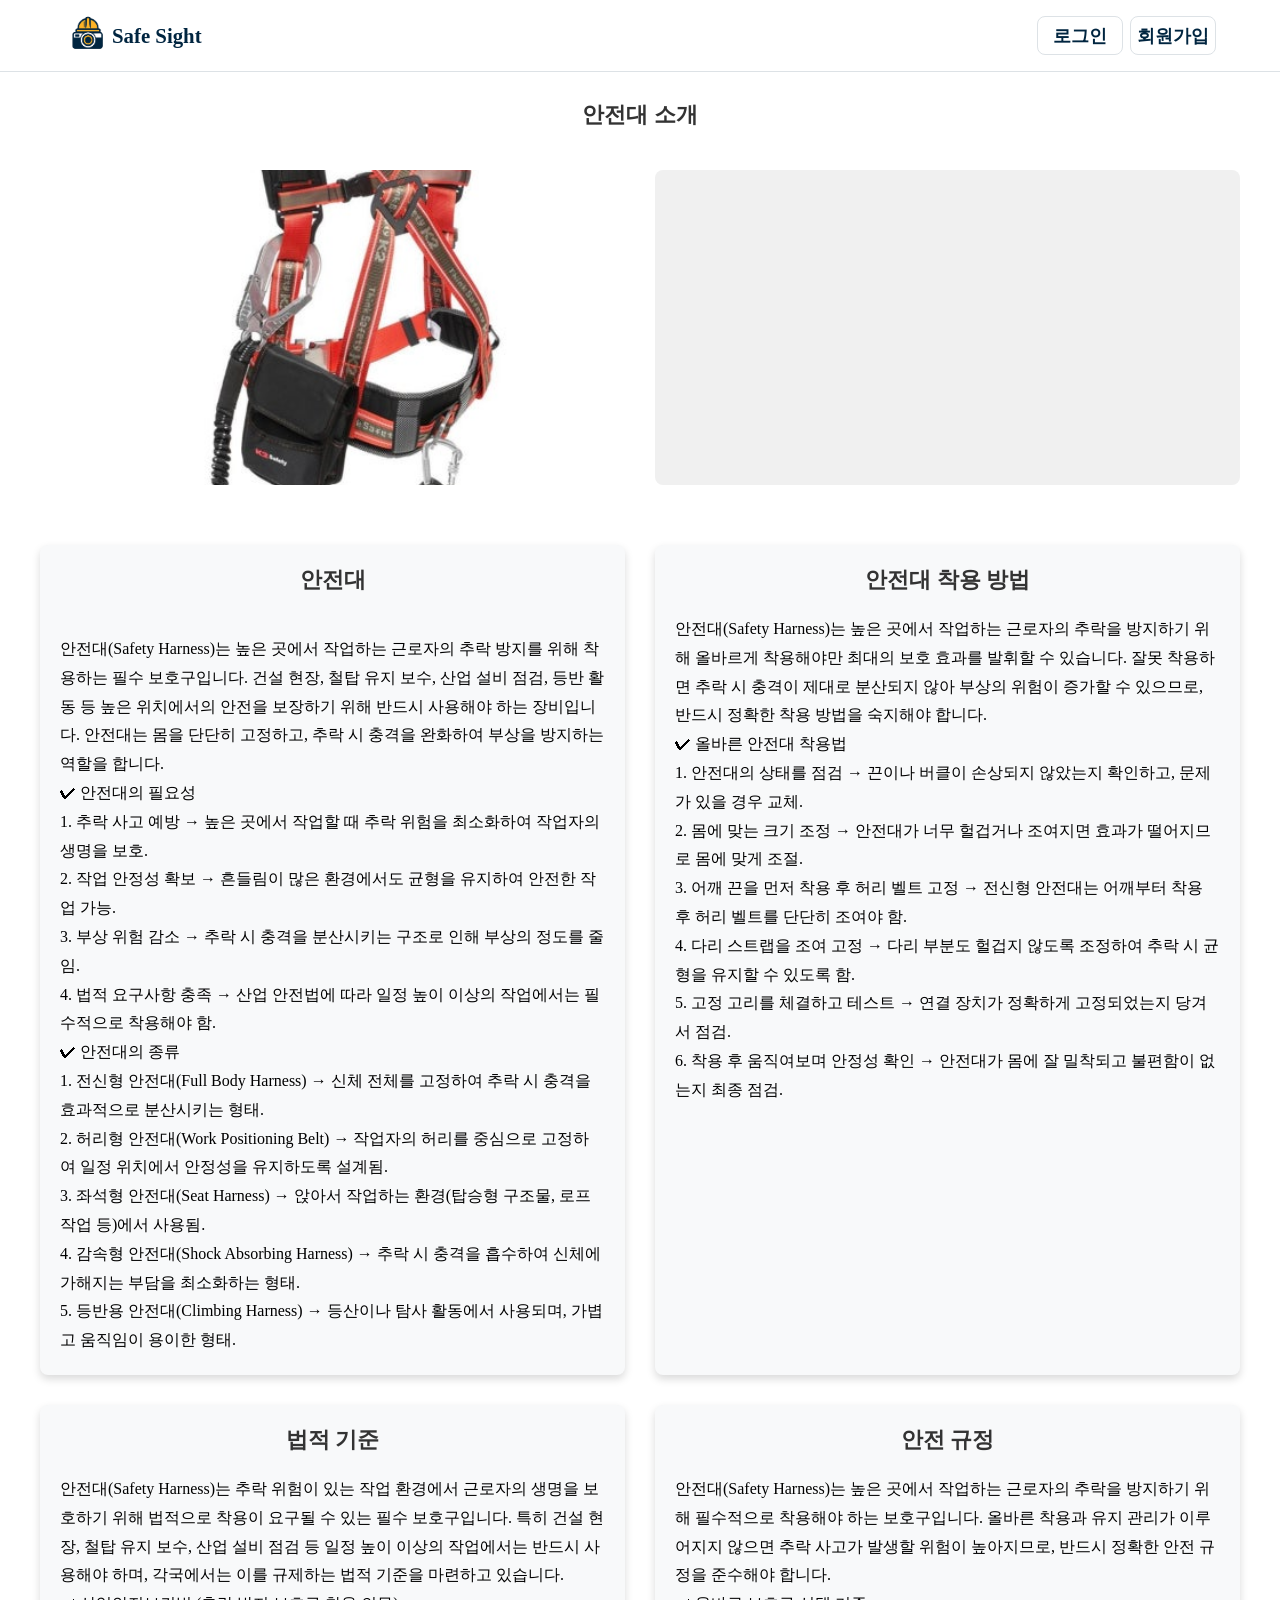
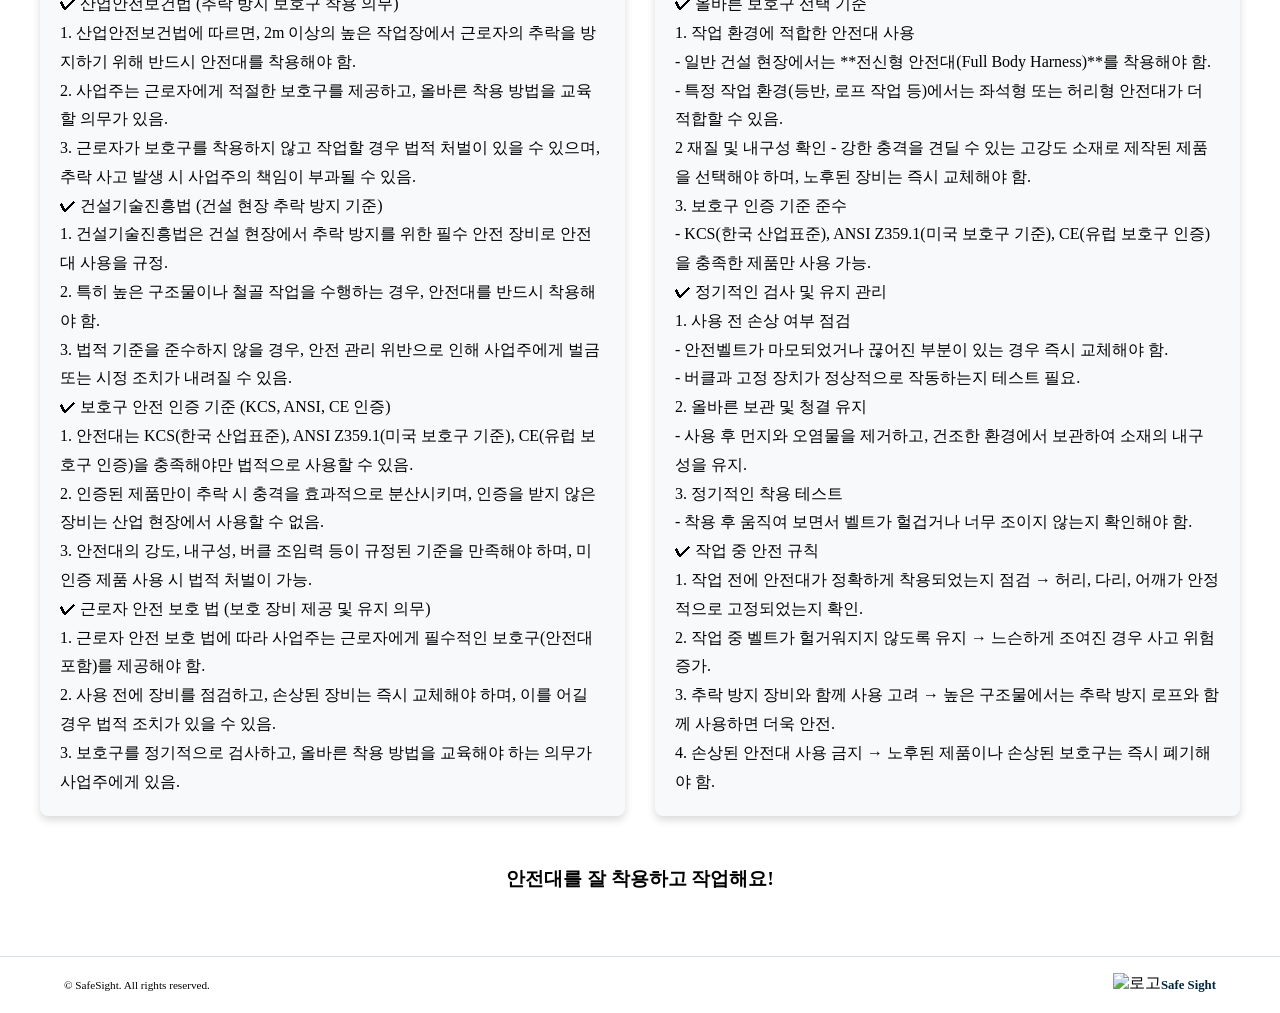
==== gear-pages/belt.html @ 28254867 "마무리작업" ====
<!DOCTYPE html>
<html lang="ko">
  <head>
    <meta charset="UTF-8" />
    <meta name="viewport" content="width=device-width, initial-scale=1.0" />
    <title>helmet</title>
    <link rel="stylesheet" href="/css/header.css" />
    <link rel="stylesheet" href="/css/global.css" />
    <link rel="stylesheet" href="/css/footer.css" />
    <link rel="shortcut icon" href="/img/logo_i.ico" type="image/x-icon" />
    <script defer src="/js/header.js"></script>
    <script defer src="/js/helmet.js"></script>
    <script defer src="/js/footer.js"></script>
  </head>

  <body>
    <div id="header-placeholder"></div>
    <main>
      <h2 class="gear-title">안전대 소개</h2>
      <div class="top-container">
        <div class="img-box">
          <img src="/img/safebelt.jpg" alt="안전대 사진" />
        </div>
        <div class="video-box">
          <iframe
            width="560"
            height="315"
            src="https://www.youtube.com/embed/iU3plQEAj-Y?si=_7aPTlAuldNah2Gq"
            title="YouTube video player"
            frameborder="0"
            allow="accelerometer; autoplay; clipboard-write; encrypted-media; gyroscope; picture-in-picture; web-share"
            referrerpolicy="strict-origin-when-cross-origin"
            allowfullscreen
          ></iframe>
        </div>
      </div>

      <div class="bottom-container">
        <div class="b-box">
          <h4 class="gear-title">안전대</h4>
          <p class="box-content">
            안전대(Safety Harness)는 높은 곳에서 작업하는 근로자의 추락 방지를
            위해 착용하는 필수 보호구입니다. 건설 현장, 철탑 유지 보수, 산업
            설비 점검, 등반 활동 등 높은 위치에서의 안전을 보장하기 위해 반드시
            사용해야 하는 장비입니다. 안전대는 몸을 단단히 고정하고, 추락 시
            충격을 완화하여 부상을 방지하는 역할을 합니다.<br />
            ✔ 안전대의 필요성<br />1. 추락 사고 예방 → 높은 곳에서 작업할 때
            추락 위험을 최소화하여 작업자의 생명을 보호.<br />
            2. 작업 안정성 확보 → 흔들림이 많은 환경에서도 균형을 유지하여
            안전한 작업 가능.<br />
            3. 부상 위험 감소 → 추락 시 충격을 분산시키는 구조로 인해 부상의
            정도를 줄임.<br />
            4. 법적 요구사항 충족 → 산업 안전법에 따라 일정 높이 이상의
            작업에서는 필수적으로 착용해야 함.<br />
            ✔ 안전대의 종류<br />1. 전신형 안전대(Full Body Harness) → 신체
            전체를 고정하여 추락 시 충격을 효과적으로 분산시키는 형태.<br />
            2. 허리형 안전대(Work Positioning Belt) → 작업자의 허리를 중심으로
            고정하여 일정 위치에서 안정성을 유지하도록 설계됨.<br />
            3. 좌석형 안전대(Seat Harness) → 앉아서 작업하는 환경(탑승형 구조물,
            로프 작업 등)에서 사용됨.<br />
            4. 감속형 안전대(Shock Absorbing Harness) → 추락 시 충격을 흡수하여
            신체에 가해지는 부담을 최소화하는 형태. <br />5. 등반용
            안전대(Climbing Harness) → 등산이나 탐사 활동에서 사용되며, 가볍고
            움직임이 용이한 형태.
          </p>
        </div>

        <div class="b-box">
          <h4 class="box-title">안전대 착용 방법</h4>
          <p class="box-content">
            안전대(Safety Harness)는 높은 곳에서 작업하는 근로자의 추락을
            방지하기 위해 올바르게 착용해야만 최대의 보호 효과를 발휘할 수
            있습니다. 잘못 착용하면 추락 시 충격이 제대로 분산되지 않아 부상의
            위험이 증가할 수 있으므로, 반드시 정확한 착용 방법을 숙지해야
            합니다.<br />
            ✔ 올바른 안전대 착용법<br />
            1. 안전대의 상태를 점검 → 끈이나 버클이 손상되지 않았는지 확인하고,
            문제가 있을 경우 교체.<br />
            2. 몸에 맞는 크기 조정 → 안전대가 너무 헐겁거나 조여지면 효과가
            떨어지므로 몸에 맞게 조절.<br />
            3. 어깨 끈을 먼저 착용 후 허리 벨트 고정 → 전신형 안전대는 어깨부터
            착용 후 허리 벨트를 단단히 조여야 함.<br />
            4. 다리 스트랩을 조여 고정 → 다리 부분도 헐겁지 않도록 조정하여 추락
            시 균형을 유지할 수 있도록 함.<br />
            5. 고정 고리를 체결하고 테스트 → 연결 장치가 정확하게 고정되었는지
            당겨서 점검.<br />
            6. 착용 후 움직여보며 안정성 확인 → 안전대가 몸에 잘 밀착되고
            불편함이 없는지 최종 점검.
          </p>
        </div>

        <div class="b-box">
          <h4 class="box-title">법적 기준</h4>
          <p class="box-content">
            안전대(Safety Harness)는 추락 위험이 있는 작업 환경에서 근로자의
            생명을 보호하기 위해 법적으로 착용이 요구될 수 있는 필수
            보호구입니다. 특히 건설 현장, 철탑 유지 보수, 산업 설비 점검 등 일정
            높이 이상의 작업에서는 반드시 사용해야 하며, 각국에서는 이를
            규제하는 법적 기준을 마련하고 있습니다.<br />
            ✔ 산업안전보건법 (추락 방지 보호구 착용 의무)<br />
            1. 산업안전보건법에 따르면, 2m 이상의 높은 작업장에서 근로자의
            추락을 방지하기 위해 반드시 안전대를 착용해야 함.<br />
            2. 사업주는 근로자에게 적절한 보호구를 제공하고, 올바른 착용 방법을
            교육할 의무가 있음.<br />
            3. 근로자가 보호구를 착용하지 않고 작업할 경우 법적 처벌이 있을 수
            있으며, 추락 사고 발생 시 사업주의 책임이 부과될 수 있음.<br />
            ✔ 건설기술진흥법 (건설 현장 추락 방지 기준)<br />
            1. 건설기술진흥법은 건설 현장에서 추락 방지를 위한 필수 안전 장비로
            안전대 사용을 규정.<br />
            2. 특히 높은 구조물이나 철골 작업을 수행하는 경우, 안전대를 반드시
            착용해야 함.<br />
            3. 법적 기준을 준수하지 않을 경우, 안전 관리 위반으로 인해
            사업주에게 벌금 또는 시정 조치가 내려질 수 있음.<br />
            ✔ 보호구 안전 인증 기준 (KCS, ANSI, CE 인증)<br />
            1. 안전대는 KCS(한국 산업표준), ANSI Z359.1(미국 보호구 기준),
            CE(유럽 보호구 인증)을 충족해야만 법적으로 사용할 수 있음.<br />
            2. 인증된 제품만이 추락 시 충격을 효과적으로 분산시키며, 인증을 받지
            않은 장비는 산업 현장에서 사용할 수 없음.<br />
            3. 안전대의 강도, 내구성, 버클 조임력 등이 규정된 기준을 만족해야
            하며, 미인증 제품 사용 시 법적 처벌이 가능.<br />
            ✔ 근로자 안전 보호 법 (보호 장비 제공 및 유지 의무)<br />
            1. 근로자 안전 보호 법에 따라 사업주는 근로자에게 필수적인
            보호구(안전대 포함)를 제공해야 함.<br />
            2. 사용 전에 장비를 점검하고, 손상된 장비는 즉시 교체해야 하며, 이를
            어길 경우 법적 조치가 있을 수 있음. <br />
            3. 보호구를 정기적으로 검사하고, 올바른 착용 방법을 교육해야 하는
            의무가 사업주에게 있음.
          </p>
        </div>

        <div class="b-box">
          <h4 class="box-title">안전 규정</h4>
          <p class="box-content">
            안전대(Safety Harness)는 높은 곳에서 작업하는 근로자의 추락을
            방지하기 위해 필수적으로 착용해야 하는 보호구입니다. 올바른 착용과
            유지 관리가 이루어지지 않으면 추락 사고가 발생할 위험이 높아지므로,
            반드시 정확한 안전 규정을 준수해야 합니다.<br />
            ✔ 올바른 보호구 선택 기준<br />
            1. 작업 환경에 적합한 안전대 사용 <br />- 일반 건설 현장에서는
            **전신형 안전대(Full Body Harness)**를 착용해야 함.<br />
            - 특정 작업 환경(등반, 로프 작업 등)에서는 좌석형 또는 허리형
            안전대가 더 적합할 수 있음.<br />
            2 재질 및 내구성 확인 - 강한 충격을 견딜 수 있는 고강도 소재로
            제작된 제품을 선택해야 하며, 노후된 장비는 즉시 교체해야 함.<br />
            3. 보호구 인증 기준 준수<br />
            - KCS(한국 산업표준), ANSI Z359.1(미국 보호구 기준), CE(유럽 보호구
            인증)을 충족한 제품만 사용 가능.<br />
            ✔ 정기적인 검사 및 유지 관리<br />
            1. 사용 전 손상 여부 점검<br />
            - 안전벨트가 마모되었거나 끊어진 부분이 있는 경우 즉시 교체해야
            함.<br />
            - 버클과 고정 장치가 정상적으로 작동하는지 테스트 필요.<br />
            2. 올바른 보관 및 청결 유지<br />
            - 사용 후 먼지와 오염물을 제거하고, 건조한 환경에서 보관하여 소재의
            내구성을 유지.<br />
            3. 정기적인 착용 테스트<br />
            - 착용 후 움직여 보면서 벨트가 헐겁거나 너무 조이지 않는지 확인해야
            함.<br />
            ✔ 작업 중 안전 규칙<br />
            1. 작업 전에 안전대가 정확하게 착용되었는지 점검 → 허리, 다리,
            어깨가 안정적으로 고정되었는지 확인.<br />
            2. 작업 중 벨트가 헐거워지지 않도록 유지 → 느슨하게 조여진 경우 사고
            위험 증가.<br />
            3. 추락 방지 장비와 함께 사용 고려 → 높은 구조물에서는 추락 방지
            로프와 함께 사용하면 더욱 안전.<br />
            4. 손상된 안전대 사용 금지 → 노후된 제품이나 손상된 보호구는 즉시
            폐기해야 함.
          </p>
        </div>
      </div>

      <div class="container">
        <div class="bottom-text">
          <h3>안전대를 잘 착용하고 작업해요!</h3>
        </div>
      </div>
    </main>
    <div id="footer-placeholder"></div>
  </body>
</html>
---- css/header.css ----
* {
  margin: 0;
  padding: 0;
  box-sizing: border-box;
}
:root {
  --color-background: var(--color-white);
  --color-background2: var(--color-beige);
  --color-accent: var(--color-yellow);
  --color-text-main: var(--color-navy);
  --color-text: var(--color-gray);
  --color-line: var(--color-lightgray);
  --color-box: var(--color-beige);

  --color-white: #ffffff;
  --color-beige: #fcfaf8;
  --color-navy: #002540;
  --color-yellow: #feb326;
  --color-brightyellow: #f8c25e;
  --color-lightgray: #dde2e6;
  --color-gray: #3d3d3d;
}
html {
  height: 100%;
}
body {
  height: 100%;
  background-color: var(--color-background);
}
a {
  text-decoration: none;
}
h1 {
  color: var(--color-text-main);
}
button {
  border: 0;
  cursor: pointer;
}

/* 헤더 다음 메인 태그 사용하기 */
main {
  margin: 4rem 0;
  flex: 1;
}
/* 내부 요소는 container로 감싸기 */
.container {
  display: flex;
  flex-direction: column;
  width: 80%;
  margin: 0 auto;
}

/* 헤더 스타일 */
.header {
  box-sizing: border-box;
  width: 100%;
  top: 0;
  left: 0;
  background-color: var(--color-background);
  border-bottom: 1px solid var(--color-line);
  display: flex;
  justify-content: space-between;
  align-items: center;
  padding: 0.6rem 4rem;
  position: fixed;
  z-index: 100;
}
.header--left {
  display: flex;
  align-items: center;
}
.header__logo__img {
  height: 3rem;
  transition: transform 0.3s ease;
}
.header__logo__img:hover {
  transform: rotate(-5deg);
}
.header__title {
  font-size: 1.3rem;
  transition: transform 0.3s;
}
.header__title:hover {
  transform: scale(1.05);
}
.header--right {
  display: flex;
  align-items: center;
  gap: 0.4rem;
}
.header__btn {
  background-color: transparent;
  height: 2.4rem;
  width: 5.4rem;
  color: var(--color-text-main);
  font-size: 1.1rem;
  font-weight: bold;
  border: 1px solid var(--color-line);
  border-radius: 8px;
  transition: border 0.3s ease;
}
.header__btn:hover {
  border: 1px solid var(--color-line);
  border-radius: 8px;
  background-color: var(--color-line);
  transition: 0.2s ease-in-out;
}
.home__btn {
  display: none;
  background-color: transparent;
  height: 2.4rem;
  width: 5.4rem;
  color: var(--color-text-main);
  font-size: 1.1rem;
  font-weight: bold;
  border: 1px solid var(--color-line);
  border-radius: 8px;
  transition: border 0.3s ease;
}
.home__btn:hover {
  border: 1px solid var(--color-line);
  border-radius: 8px;
  background-color: var(--color-line);
  transition: 0.2s ease-in-out;
}
.wrapper {
  min-height: 100%;
  display: flex;
  flex-direction: column;
}

/* 모바일 */
@media (max-width: 767px) {
  .header {
    padding: 0.6rem 0.5rem;
  }
  .container {
    width: 95%;
  }
}
---- css/global.css ----
main {
  margin-top: 100px;
  max-width: 1200px;
  margin-left: auto;
  margin-right: auto;
}

.gear-title {
  text-align: center;
  margin-bottom: 40px;
  font-size: 22px;
  font-weight: bold;
  color: #333;
}

/* top-container */
.top-container {
  display: flex;
  flex-wrap: wrap;
  justify-content: space-between;
  gap: 30px;
  margin-bottom: 60px;
  width: 100%;
}

.img-box,
.video-box {
  width: calc(50% - 15px); /* 아래 박스들과 가로폭 일치 */
  height: 315px;
  border-radius: 8px;
  overflow: hidden;
  background-color: #f0f0f0;
}

.img-box img {
  width: 100%;
  height: 100%;
  object-fit: cover;
  display: block;
}

.video-box iframe {
  width: 100%;
  height: 100%;
  border-radius: 8px;
  border: none;
}

/* bottom-container */
.bottom-container {
  display: grid;
  grid-template-columns: repeat(2, 1fr);
  grid-template-rows: repeat(2, auto);
  gap: 30px;
}

.b-box {
  width: 100%;
  min-height: 200px;
  padding: 20px;
  background-color: #f8f9fa;
  border-radius: 8px;
  box-shadow: 0 4px 8px rgba(0, 0, 0, 0.15);
}

.box-title {
  text-align: center;
  font-size: 22px;
  font-weight: bold;
  color: #333;
}

.box-content {
  margin-top: 20px;
  line-height: 1.8;
}

#small-title {
  text-align: center;
  margin-top: 20px;
}

.bottom-text {
  text-align: center;
  margin-top: 50px;
}

/* 반응형 (모바일) */
@media (max-width: 768px) {
  .top-container {
    flex-direction: column;
    gap: 20px;
  }

  .img-box,
  .video-box {
    width: 100%;
  }

  .bottom-container {
    grid-template-columns: 1fr;
  }
}
---- css/footer.css ----
footer {
  box-sizing: border-box;
  width: 100%;
  top: 0;
  left: 0;
  background-color: var(--color-background);
  border-top: 1px solid var(--color-line);
  display: flex;
  justify-content: space-between;
  align-items: center;
  padding: 1rem 4rem;
}
footer p {
  font-size: 0.7rem;
}
.footer__center {
  display: flex;
  align-items: center;
}
.footer__center img {
  height: 1.5rem;
}
.footer__center h1 {
  font-size: 0.8rem;
}

/* 모바일 */
@media (max-width: 767px) {
  footer {
    padding: 1rem 0.5rem;
  }
}
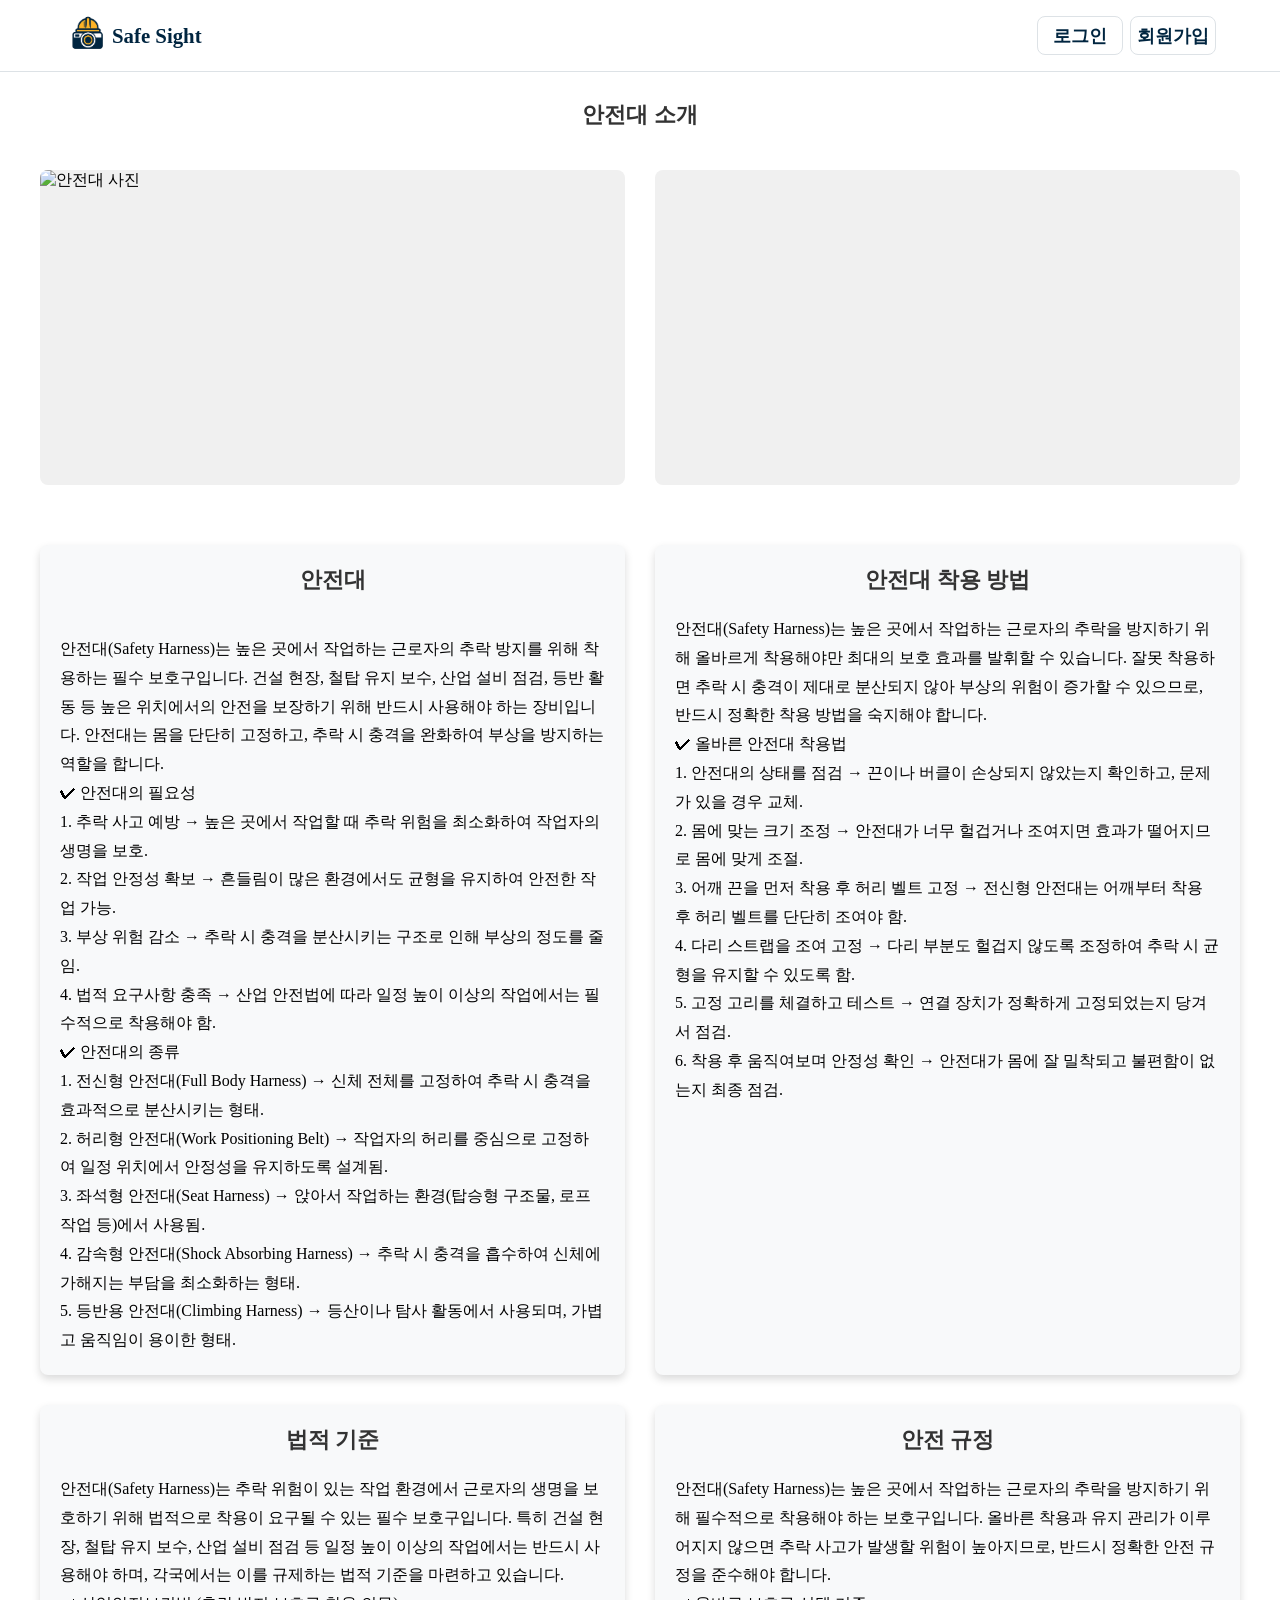
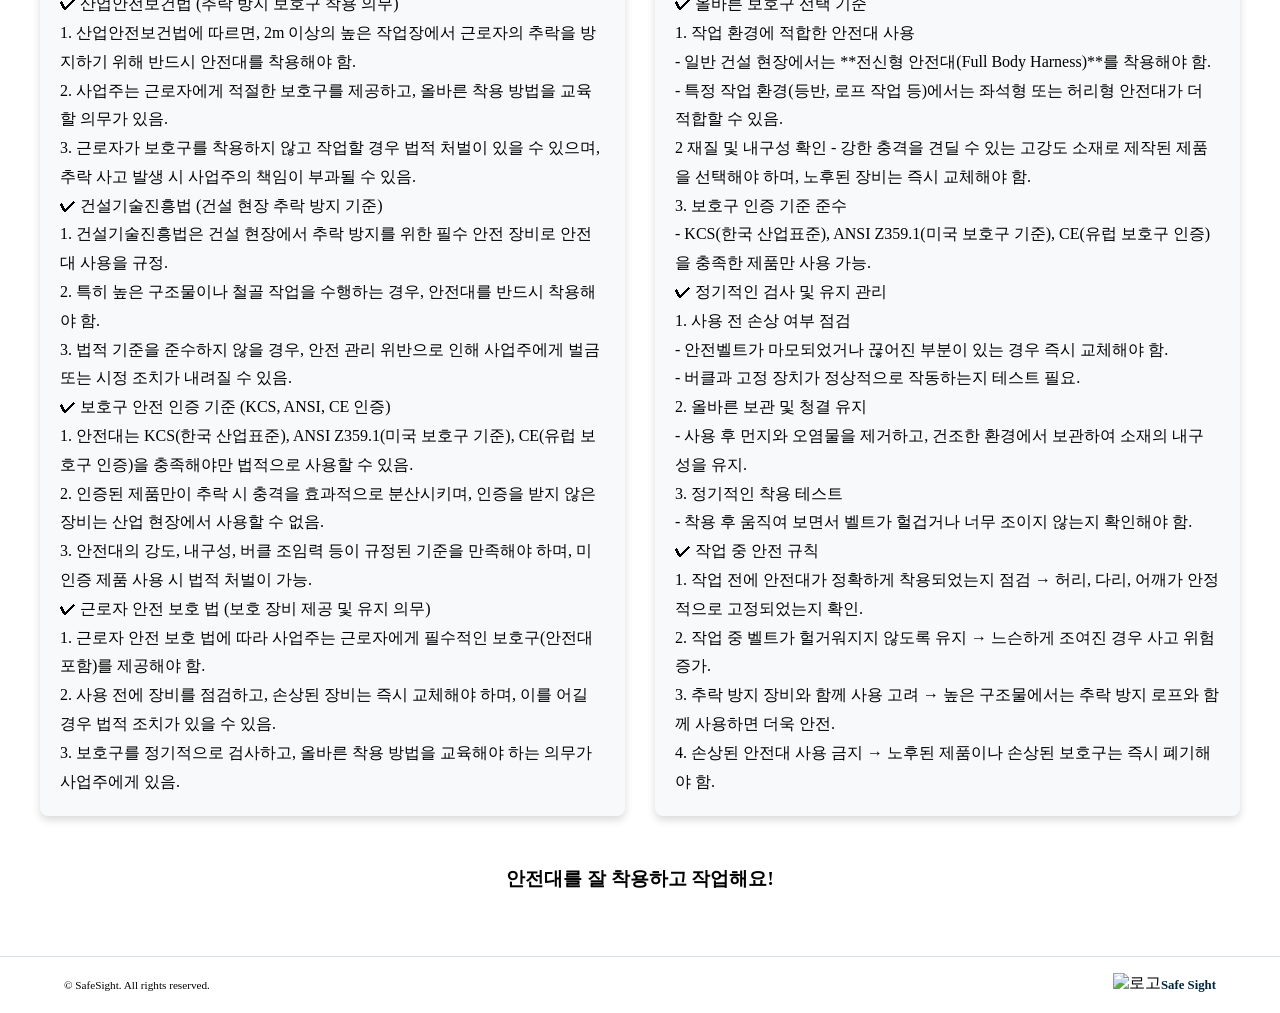
==== commit e8ea971c: "gear내용" ====
--- a/gear-pages/belt.html
+++ b/gear-pages/belt.html
@@ -19,19 +19,10 @@
       <h2 class="gear-title">안전대 소개</h2>
       <div class="top-container">
         <div class="img-box">
-          <img src="/img/safebelt.jpg" alt="안전대 사진" />
+          <img src="#" alt="안전대 사진" />
         </div>
         <div class="video-box">
-          <iframe
-            width="560"
-            height="315"
-            src="https://www.youtube.com/embed/iU3plQEAj-Y?si=_7aPTlAuldNah2Gq"
-            title="YouTube video player"
-            frameborder="0"
-            allow="accelerometer; autoplay; clipboard-write; encrypted-media; gyroscope; picture-in-picture; web-share"
-            referrerpolicy="strict-origin-when-cross-origin"
-            allowfullscreen
-          ></iframe>
+          <iframe></iframe>
         </div>
       </div>
 
